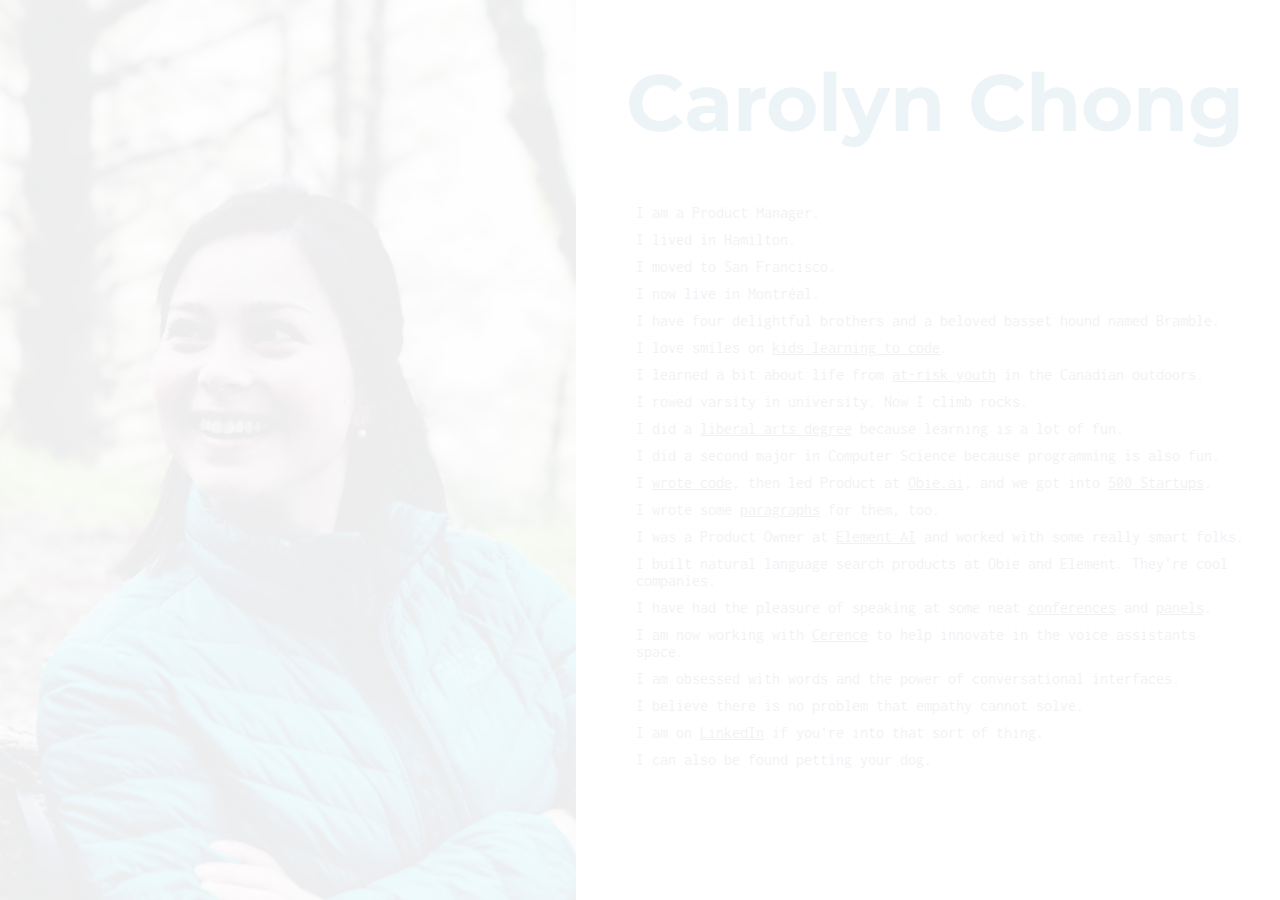
==== index.html @ 40431f77 "new job so add new words" ====
<!DOCTYPE html>

<html class="content">

<head>
	<link href="https://fonts.googleapis.com/css?family=Inconsolata&display=swap" rel="stylesheet">
	<link href="https://fonts.googleapis.com/css?family=Montserrat:700&display=swap" rel="stylesheet">
	<link rel="stylesheet" type="text/css" href="css/styles.css">
	<meta name="viewport" content="width=device-width, initial-scale=1.0">
	<meta name="Description" CONTENT="I am a Product Manager.">
    <title>Carolyn Chong</title>
    <meta name="keywords" content="Carolyn Chong, product, product manager, Element, Element AI, EAI, Montreal, Toronto, Canada, Hamilton, Obie, Obie.ai, Tasytt, McMaster">
    <meta name="author" content="Carolyn Chong">
    <link rel="shortcut icon" href="favicon.ico?v=2" />
    <!-- Global site tag (gtag.js) - Google Analytics -->
	<script async src="https://www.googletagmanager.com/gtag/js?id=UA-118371833-1"></script>
	<!-- JS/JQ scripts -->
	<script src="https://ajax.googleapis.com/ajax/libs/jquery/3.4.1/jquery.min.js"></script>
	<script async src="js/script.js"></script>
	<script defer src="js/script.js"></script>
</head>

<body>

	<div class="about">
		<h1>Carolyn Chong</h1>
		<p>I am a Product Manager.</p>
		<p>I lived in Hamilton.</p>
		<p>I moved to San Francisco.</p>
		<p>I now live in Montr&eacute;al.</p>
		<p>I have four delightful brothers and a beloved basset hound named Bramble.</p>
		<p>I love smiles on <a href="https://www.youtube.com/watch?v=p7sAkmfVgbo" target="_blank">kids learning to code</a>.</p>
		<p>I learned a bit about life from <a href="http://campoutlook.ca/volunteer.htm" target="_blank">at-risk youth</a> in the Canadian outdoors.</p>
		<p>I rowed varsity in university. Now I climb rocks.</p>
		<p>I did a <a href="https://en.wikipedia.org/wiki/McMaster_Arts_and_Science" target="_blank">liberal arts degree</a> because learning is a lot of fun.</p>
		<p>I did a second major in Computer Science because programming is also fun.</p>
		<p>I <a href="https://github.com/carolynchong" target="_blank">wrote code</a>, then led Product at <a href="https://www.obie.ai" target="_blank">Obie.ai</a>, and we got into <a href="https://500.co/" target="_blank">500 Startups</a>.</p>
		<p>I wrote some <a href="https://medium.com/@carolynchong" target="_blank">paragraphs</a> for them, too.</p>
		<p>I was a Product Owner at <a href="https://www.elementai.com" target="_blank">Element AI</a> and worked with some really smart folks.</p>
		<p>I built natural language search products at Obie and Element. They're cool companies.</p>
		<p>I have had the pleasure of speaking at some neat <a href="https://twitter.com/chrisbuttenham/status/936993774957449216" target="_blank">conferences</a> and <a href="https://twitter.com/CesareDiDonato/status/879803792623054850" target="_blank">panels</a>.</p>
		<p>I am now working with <a href="https://www.cerence.com/" target="_blank">Cerence</a> to help innovate in the voice assistants space.</p>
		<p>I am obsessed with words and the power of conversational interfaces.</p>
		<p>I believe there is no problem that empathy cannot solve.</p>
		<p>I am on <a href="https://www.linkedin.com/in/carolynchong/" target="_blank">LinkedIn</a> if you're into that sort of thing.</p>
		<p>I can also be found petting your dog.</p>
	</div>

</body>

</html>
---- css/styles.css ----
* {
    box-sizing: border-box;
}

body {
	margin: 0px;
	font-family: 'Inconsolata', monospace;
	color: #f7f7f7;
}

body a {
	color: white;
    text-decoration: underline;
}

body a:hover {
	text-decoration: none;
}

h1 {
	font-family: 'Montserrat', sans-serif;
}

.content {
	background-image: url("../img/carolyn_bg_dim_full.jpg");
	background-repeat: no-repeat;
    background-attachment: fixed;
    -webkit-background-size: cover;
    -moz-background-size: cover;
    -o-background-size: cover;
    background-size: cover;
    background-color: black;
    height: 100vh;
}

.about {
	padding-top: 45vh;
	padding-left: 25px;
	padding-right: 25px;
    padding-bottom: 10px;
    height: 100vh;
    overflow: scroll;
    -webkit-overflow-scrolling: touch;
}

.about h1 {
	font-size: 5em;
} 

.about p {
	margin-left: 10px;
	margin-right: 10px;
	margin-top: 5px;
    margin-bottom: 10px;
}

 /*laptop*/
@media (min-width: 992px) {
	.content {
		background-image: url("../img/carolyn_bg.jpg");
		-webkit-background-size: contain;
	    -moz-background-size: contain;
	    -o-background-size: contain;
	    background-size: contain;
	    background-color: white;
	}
	.about {
	    padding-top: 0px;
	    padding-bottom: 0px;
	    background-color: white;
	    width: 55%;
	    padding-left: 50px;
	    color: #50556C;
	    height: 100vh;
	    position: absolute;
	    right: 0;
	    overflow-y: scroll;
	}
	.about h1 {
		color: #257899;
	}
	body a {
		color: #50556C;
	    text-decoration: underline;
		}
	}
}
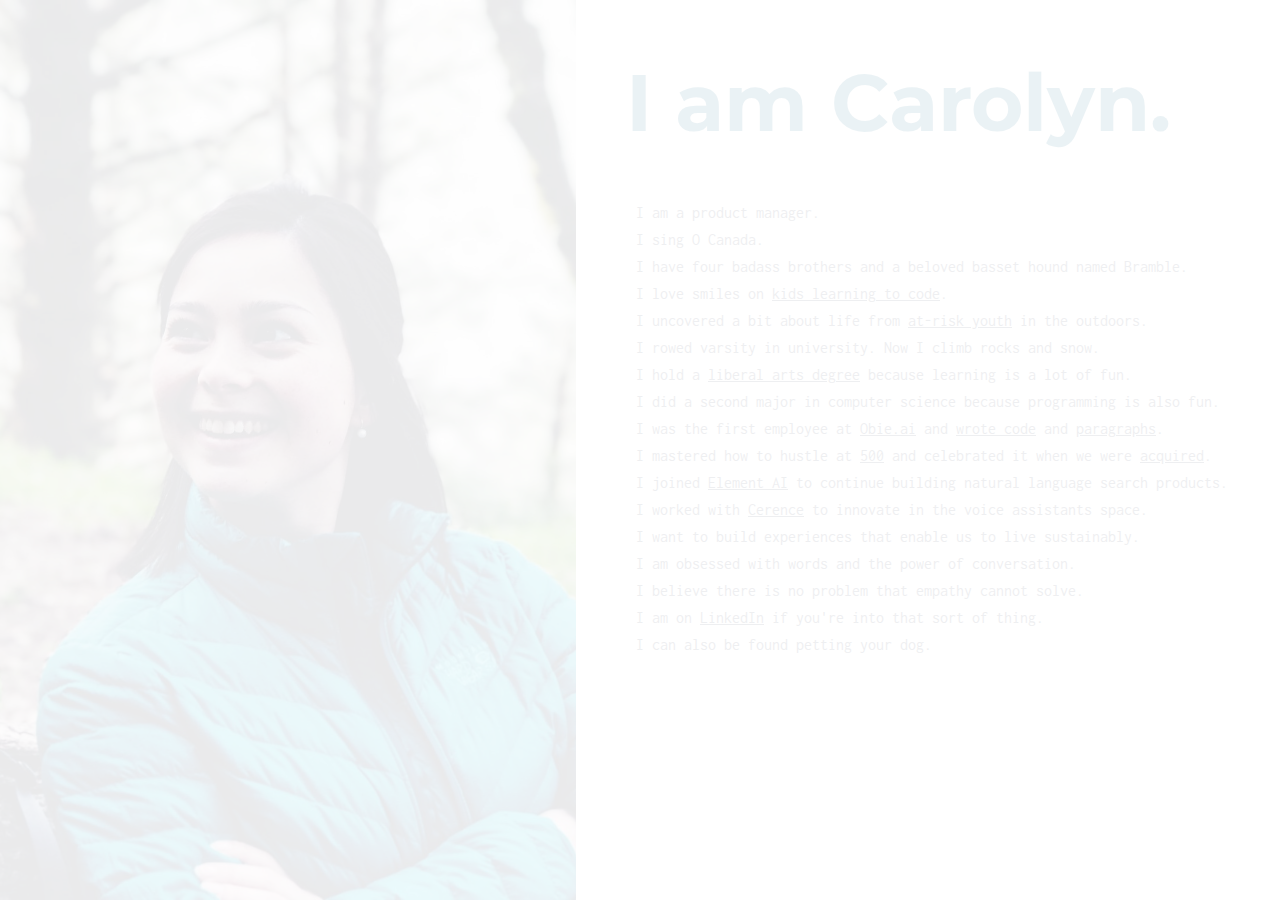
==== commit b3bba840: "Swap old words for new words" ====
--- a/index.html
+++ b/index.html
@@ -23,24 +23,22 @@
 <body>
 
 	<div class="about">
-		<h1>Carolyn Chong</h1>
-		<p>I am a Product Manager.</p>
-		<p>I lived in Hamilton.</p>
-		<p>I moved to San Francisco.</p>
-		<p>I now live in Montr&eacute;al.</p>
-		<p>I have four delightful brothers and a beloved basset hound named Bramble.</p>
+		<h1>I am Carolyn.</h1>
+		<p>I am a product manager.</p>
+		<p>I sing O Canada.</p>
+		<p>I have four badass brothers and a beloved basset hound named Bramble.</p>
 		<p>I love smiles on <a href="https://www.youtube.com/watch?v=p7sAkmfVgbo" target="_blank">kids learning to code</a>.</p>
-		<p>I learned a bit about life from <a href="http://campoutlook.ca/volunteer.htm" target="_blank">at-risk youth</a> in the Canadian outdoors.</p>
-		<p>I rowed varsity in university. Now I climb rocks.</p>
-		<p>I did a <a href="https://en.wikipedia.org/wiki/McMaster_Arts_and_Science" target="_blank">liberal arts degree</a> because learning is a lot of fun.</p>
-		<p>I did a second major in Computer Science because programming is also fun.</p>
-		<p>I <a href="https://github.com/carolynchong" target="_blank">wrote code</a>, then led Product at <a href="https://www.obie.ai" target="_blank">Obie.ai</a>, and we got into <a href="https://500.co/" target="_blank">500 Startups</a>.</p>
-		<p>I wrote some <a href="https://medium.com/@carolynchong" target="_blank">paragraphs</a> for them, too.</p>
-		<p>I was a Product Owner at <a href="https://www.elementai.com" target="_blank">Element AI</a> and worked with some really smart folks.</p>
-		<p>I built natural language search products at Obie and Element. They're cool companies.</p>
-		<p>I have had the pleasure of speaking at some neat <a href="https://twitter.com/chrisbuttenham/status/936993774957449216" target="_blank">conferences</a> and <a href="https://twitter.com/CesareDiDonato/status/879803792623054850" target="_blank">panels</a>.</p>
-		<p>I am now working with <a href="https://www.cerence.com/" target="_blank">Cerence</a> to help innovate in the voice assistants space.</p>
-		<p>I am obsessed with words and the power of conversational interfaces.</p>
+		<p>I uncovered a bit about life from <a href="http://campoutlook.ca/volunteer.htm" target="_blank">at-risk youth</a> in the outdoors.</p>
+		<p>I rowed varsity in university. Now I climb rocks and snow.</p>
+		<p>I hold a <a href="https://en.wikipedia.org/wiki/McMaster_Arts_and_Science" target="_blank">liberal arts degree</a> because learning is a lot of fun.</p>
+		<p>I did a second major in computer science because programming is also fun.</p>
+		<p>I was the first employee at <a href="https://www.obie.ai" target="_blank">Obie.ai</a> and <a href="https://github.com/carolynchong" target="_blank">wrote code</a> and <a href="https://medium.com/@carolynchong" target="_blank"> paragraphs</a>. </p>
+		<p>I mastered how to hustle at <a href="https://500.co/" target="_blank">500</a> and celebrated it when we were <a href="https://betakit.com/acquisition-roundup-clio-chainsafe-versaterm-obie-covience-squarefeet-ai-lifelearn-animal-health/" target="_blank">acquired</a>.</p>
+		<p>I joined <a href="https://www.elementai.com" target="_blank">Element AI</a> to continue building natural language search products.</p>
+		<p></p>
+		<p>I worked with <a href="https://www.cerence.com/" target="_blank">Cerence</a> to innovate in the voice assistants space.</p>
+		<p>I want to build experiences that enable us to live sustainably.</p>
+		<p>I am obsessed with words and the power of conversation.</p>
 		<p>I believe there is no problem that empathy cannot solve.</p>
 		<p>I am on <a href="https://www.linkedin.com/in/carolynchong/" target="_blank">LinkedIn</a> if you're into that sort of thing.</p>
 		<p>I can also be found petting your dog.</p>
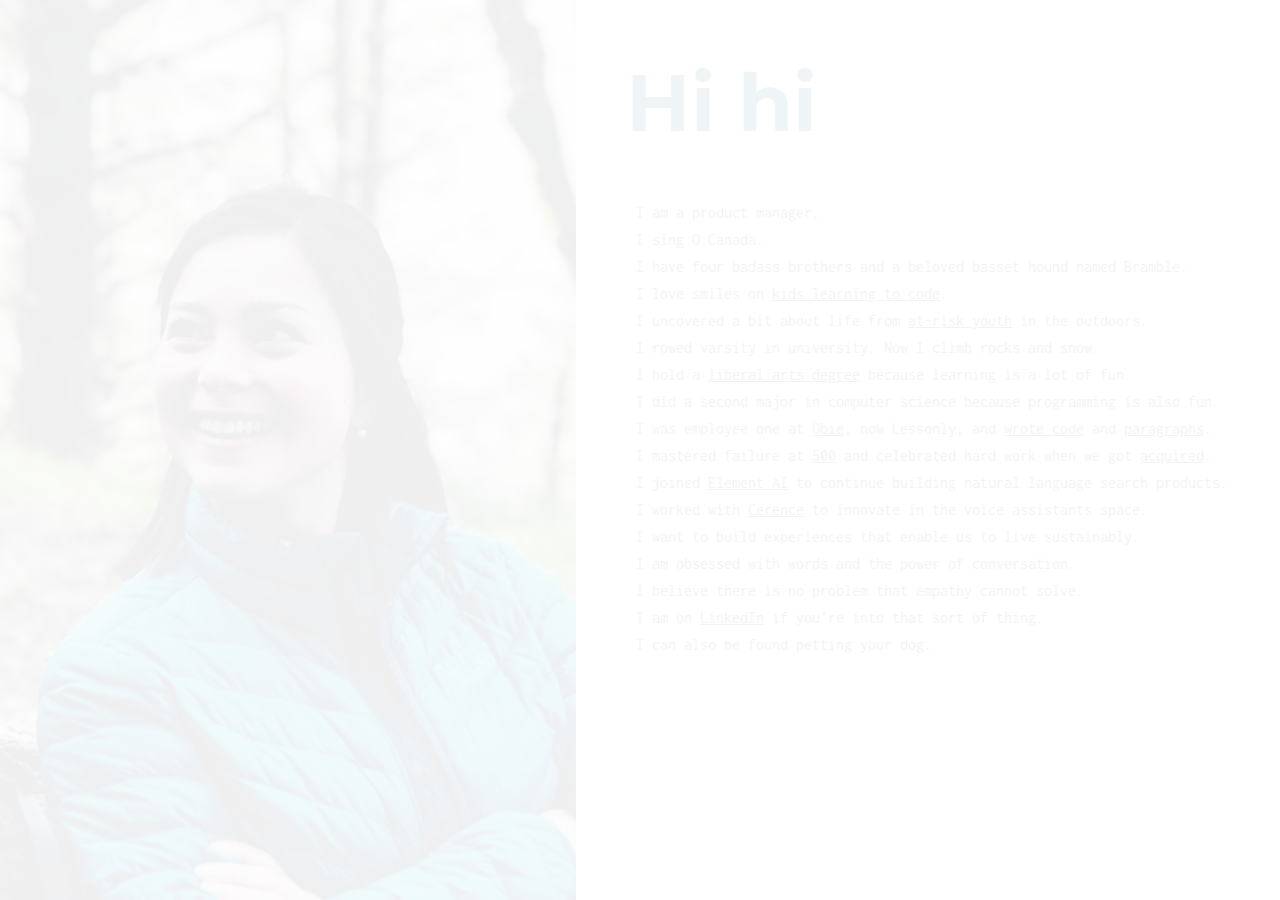
==== commit 941b4a34: "Clarify words" ====
--- a/index.html
+++ b/index.html
@@ -7,9 +7,9 @@
 	<link href="https://fonts.googleapis.com/css?family=Montserrat:700&display=swap" rel="stylesheet">
 	<link rel="stylesheet" type="text/css" href="css/styles.css">
 	<meta name="viewport" content="width=device-width, initial-scale=1.0">
-	<meta name="Description" CONTENT="I am a Product Manager.">
+	<meta name="Description" CONTENT="Hiya, I'm Carolyn.">
     <title>Carolyn Chong</title>
-    <meta name="keywords" content="Carolyn Chong, product, product manager, Element, Element AI, EAI, Montreal, Toronto, Canada, Hamilton, Obie, Obie.ai, Tasytt, McMaster">
+    <meta name="keywords" content="Carolyn Chong, product, product manager, Element, Element AI, EAI, Montreal, Toronto, Canada, Hamilton, Obie, Obie.ai, Tasytt, McMaster, Lessonly, Seismic, Squamish, BC, Vancouver">
     <meta name="author" content="Carolyn Chong">
     <link rel="shortcut icon" href="favicon.ico?v=2" />
     <!-- Global site tag (gtag.js) - Google Analytics -->
@@ -23,7 +23,7 @@
 <body>
 
 	<div class="about">
-		<h1>I am Carolyn.</h1>
+		<h1>Hi hi</h1>
 		<p>I am a product manager.</p>
 		<p>I sing O Canada.</p>
 		<p>I have four badass brothers and a beloved basset hound named Bramble.</p>
@@ -32,8 +32,8 @@
 		<p>I rowed varsity in university. Now I climb rocks and snow.</p>
 		<p>I hold a <a href="https://en.wikipedia.org/wiki/McMaster_Arts_and_Science" target="_blank">liberal arts degree</a> because learning is a lot of fun.</p>
 		<p>I did a second major in computer science because programming is also fun.</p>
-		<p>I was the first employee at <a href="https://www.obie.ai" target="_blank">Obie.ai</a> and <a href="https://github.com/carolynchong" target="_blank">wrote code</a> and <a href="https://medium.com/@carolynchong" target="_blank"> paragraphs</a>. </p>
-		<p>I mastered how to hustle at <a href="https://500.co/" target="_blank">500</a> and celebrated it when we were <a href="https://betakit.com/acquisition-roundup-clio-chainsafe-versaterm-obie-covience-squarefeet-ai-lifelearn-animal-health/" target="_blank">acquired</a>.</p>
+		<p>I was employee one at <a href="https://www.obie.ai" target="_blank">Obie</a>, now Lessonly, and <a href="https://github.com/carolynchong" target="_blank">wrote code</a> and <a href="https://medium.com/@carolynchong" target="_blank"> paragraphs</a>. </p>
+		<p>I mastered failure at <a href="https://500.co/" target="_blank">500</a> and celebrated hard work when we got <a href="https://betakit.com/acquisition-roundup-clio-chainsafe-versaterm-obie-covience-squarefeet-ai-lifelearn-animal-health/" target="_blank">acquired</a>.</p>
 		<p>I joined <a href="https://www.elementai.com" target="_blank">Element AI</a> to continue building natural language search products.</p>
 		<p></p>
 		<p>I worked with <a href="https://www.cerence.com/" target="_blank">Cerence</a> to innovate in the voice assistants space.</p>
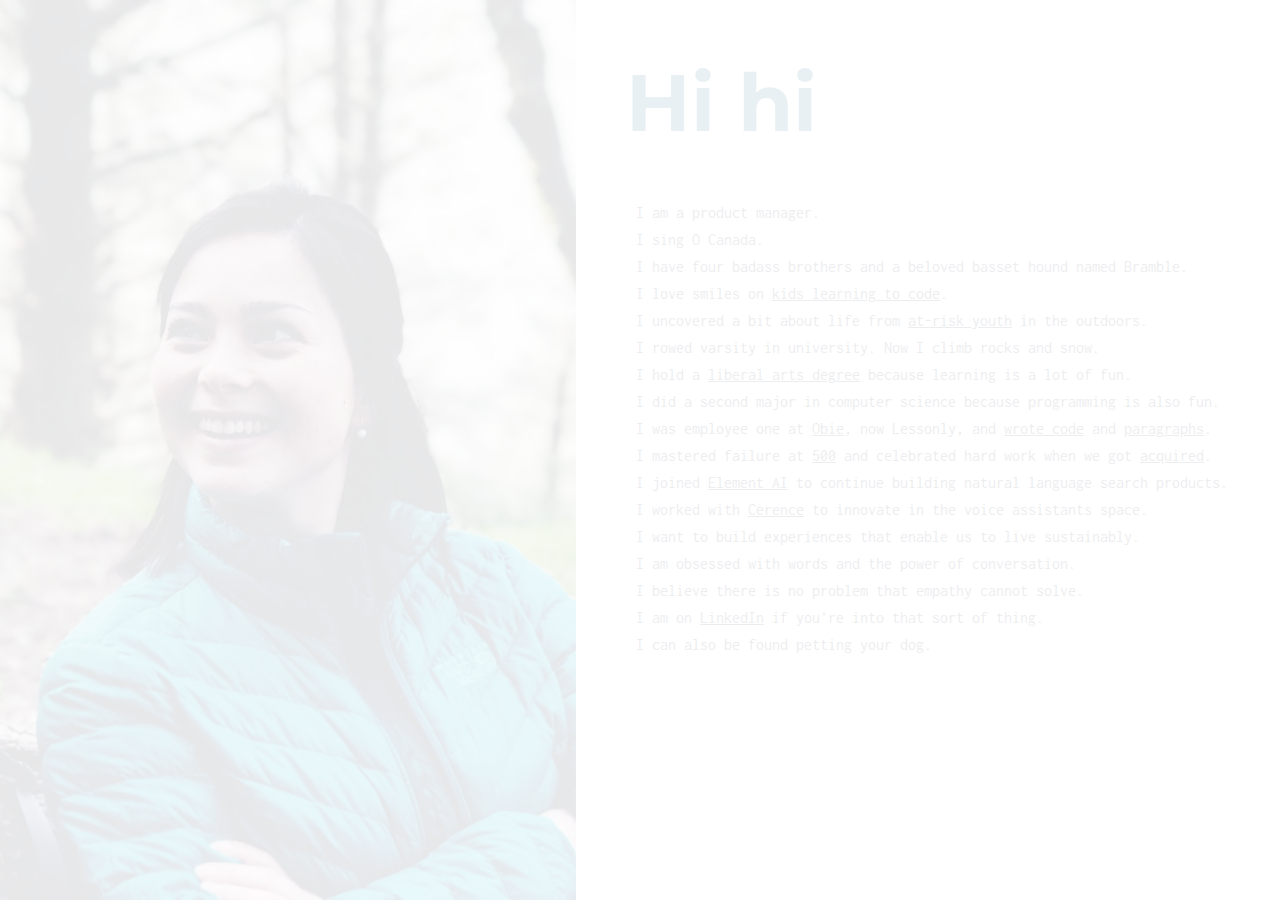
==== commit 188292a3: "Try to fix vertical scroll on mobile Chrome browser" ====
--- a/index.html
+++ b/index.html
@@ -9,7 +9,7 @@
 	<meta name="viewport" content="width=device-width, initial-scale=1.0">
 	<meta name="Description" CONTENT="Hiya, I'm Carolyn.">
     <title>Carolyn Chong</title>
-    <meta name="keywords" content="Carolyn Chong, product, product manager, Element, Element AI, EAI, Montreal, Toronto, Canada, Hamilton, Obie, Obie.ai, Tasytt, McMaster, Lessonly, Seismic, Squamish, BC, Vancouver">
+    <meta name="keywords" content="Carolyn Chong, product, product manager, PM, Element, Element AI, EAI, Montreal, Toronto, Canada, Hamilton, Obie, Obie.ai, Tasytt, McMaster, Lessonly, Seismic, Squamish, BC, Vancouver">
     <meta name="author" content="Carolyn Chong">
     <link rel="shortcut icon" href="favicon.ico?v=2" />
     <!-- Global site tag (gtag.js) - Google Analytics -->
--- a/css/styles.css
+++ b/css/styles.css
@@ -40,7 +40,6 @@
     padding-bottom: 10px;
     height: 100vh;
     overflow: scroll;
-    -webkit-overflow-scrolling: touch;
 }
 
 .about h1 {
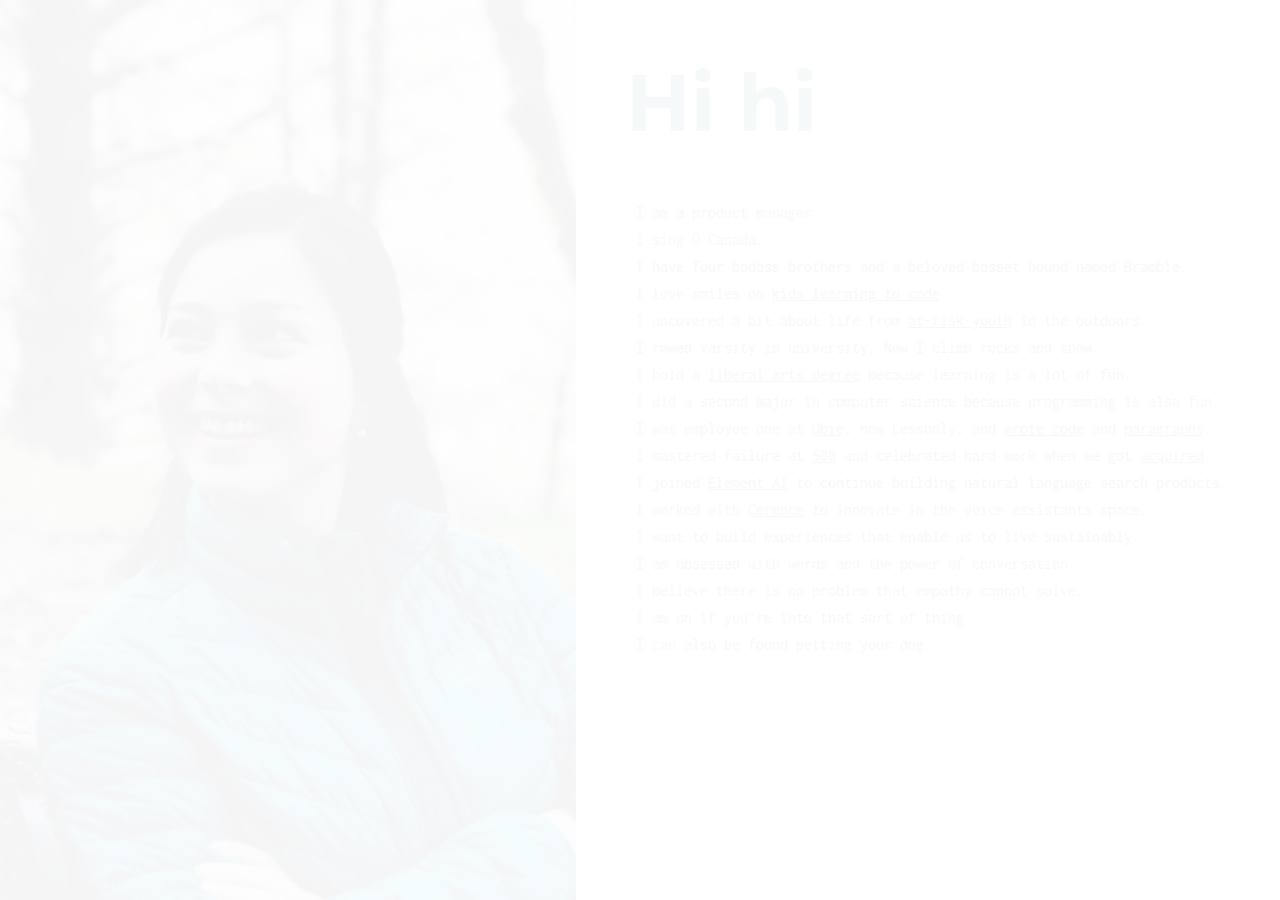
==== commit 2fb0fd89: "Try again to fix scroll" ====
--- a/index.html
+++ b/index.html
@@ -40,7 +40,7 @@
 		<p>I want to build experiences that enable us to live sustainably.</p>
 		<p>I am obsessed with words and the power of conversation.</p>
 		<p>I believe there is no problem that empathy cannot solve.</p>
-		<p>I am on <a href="https://www.linkedin.com/in/carolynchong/" target="_blank">LinkedIn</a> if you're into that sort of thing.</p>
+		<p>I am on  if you're into that sort of thing.</p>
 		<p>I can also be found petting your dog.</p>
 	</div>
 
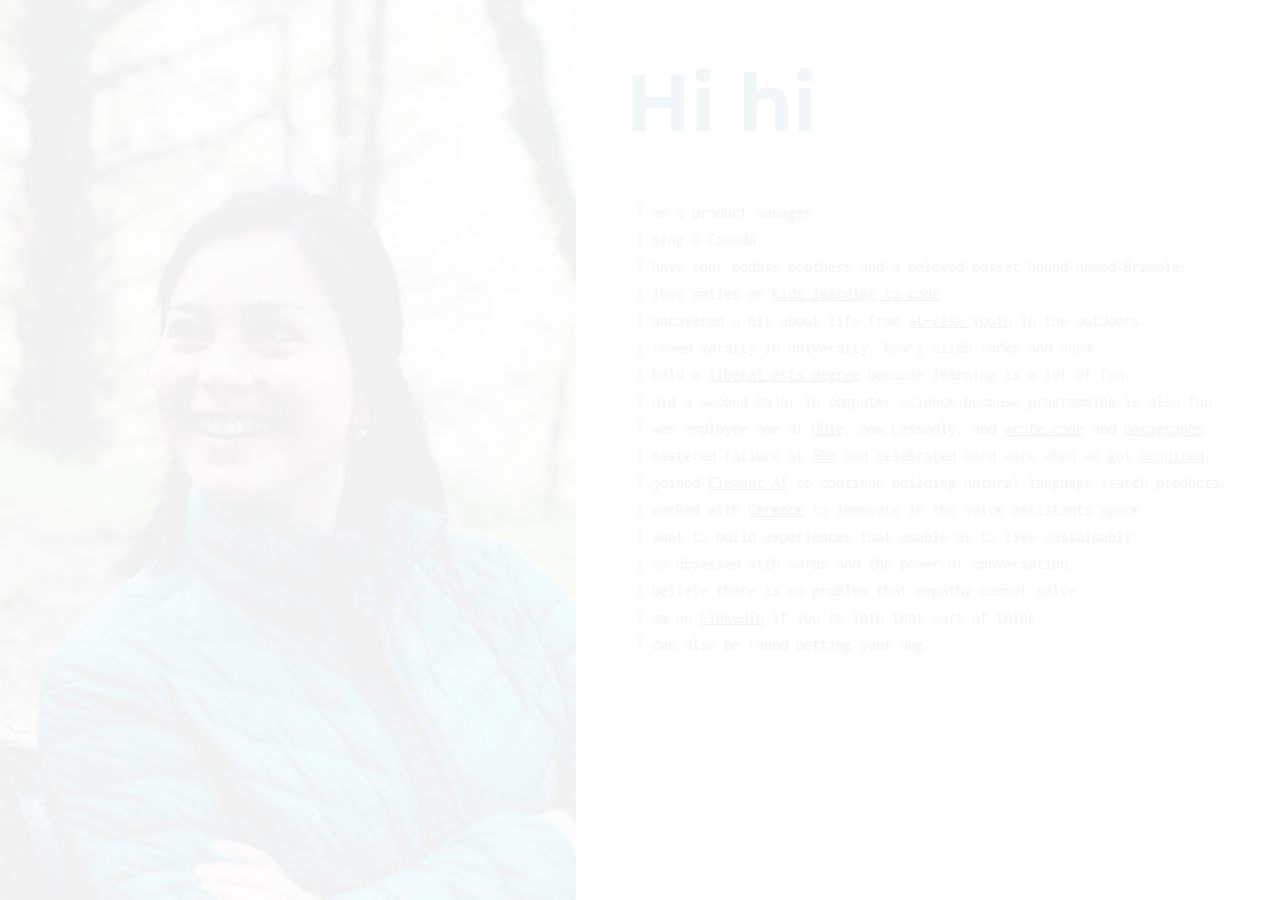
==== commit ebe0e025: "Try to fix scroll by removing content bottom margin" ====
--- a/index.html
+++ b/index.html
@@ -40,7 +40,7 @@
 		<p>I want to build experiences that enable us to live sustainably.</p>
 		<p>I am obsessed with words and the power of conversation.</p>
 		<p>I believe there is no problem that empathy cannot solve.</p>
-		<p>I am on  if you're into that sort of thing.</p>
+		<p>I am on <a href="https://www.linkedin.com/in/carolynchong/" target="_blank">LinkedIn</a> if you're into that sort of thing.</p>
 		<p>I can also be found petting your dog.</p>
 	</div>
 
--- a/css/styles.css
+++ b/css/styles.css
@@ -37,7 +37,7 @@
 	padding-top: 45vh;
 	padding-left: 25px;
 	padding-right: 25px;
-    padding-bottom: 10px;
+    /*padding-bottom: 10px;*/
     height: 100vh;
     overflow: scroll;
 }
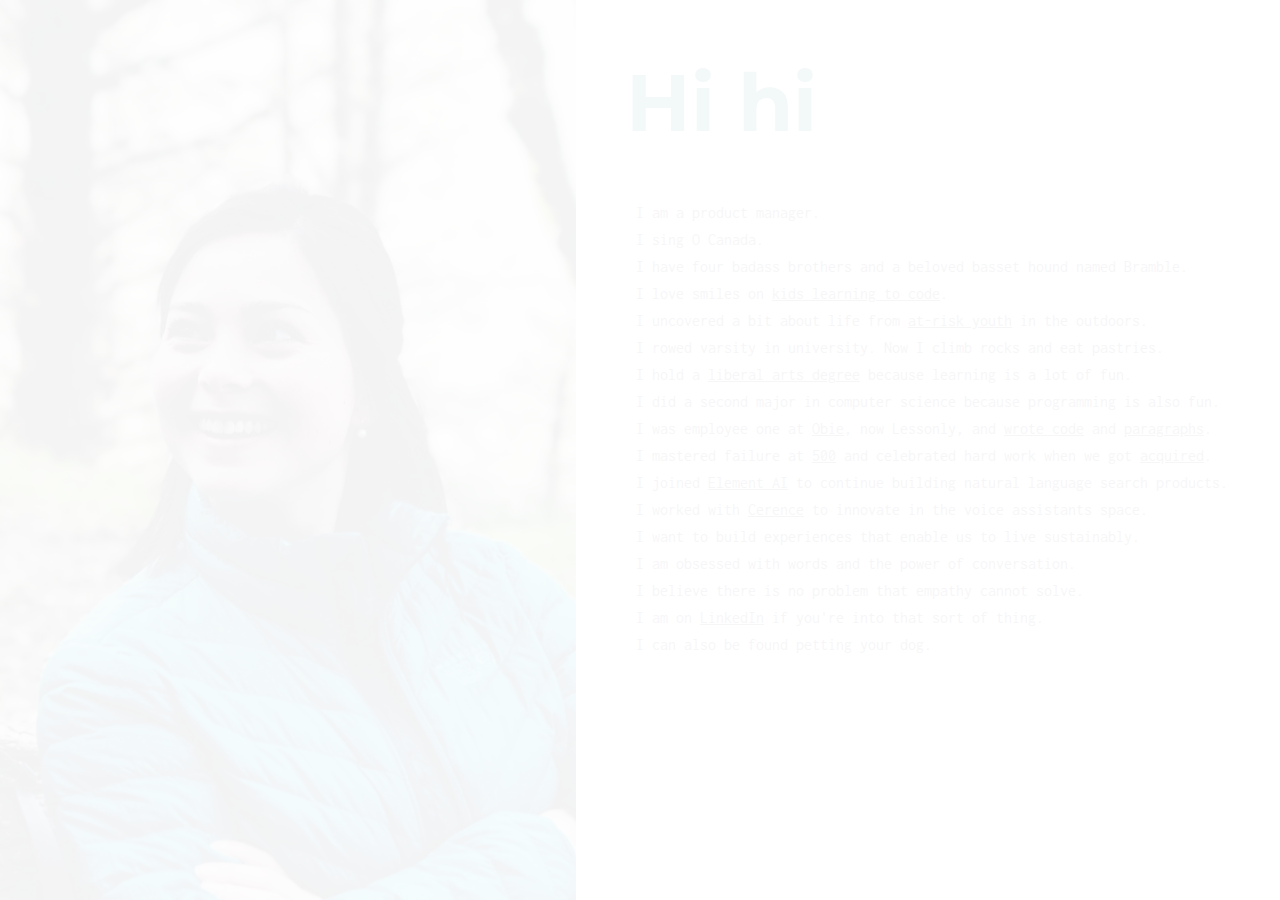
==== commit b2d35192: "eat pastries" ====
--- a/index.html
+++ b/index.html
@@ -29,7 +29,7 @@
 		<p>I have four badass brothers and a beloved basset hound named Bramble.</p>
 		<p>I love smiles on <a href="https://www.youtube.com/watch?v=p7sAkmfVgbo" target="_blank">kids learning to code</a>.</p>
 		<p>I uncovered a bit about life from <a href="http://campoutlook.ca/volunteer.htm" target="_blank">at-risk youth</a> in the outdoors.</p>
-		<p>I rowed varsity in university. Now I climb rocks and snow.</p>
+		<p>I rowed varsity in university. Now I climb rocks and eat pastries.</p>
 		<p>I hold a <a href="https://en.wikipedia.org/wiki/McMaster_Arts_and_Science" target="_blank">liberal arts degree</a> because learning is a lot of fun.</p>
 		<p>I did a second major in computer science because programming is also fun.</p>
 		<p>I was employee one at <a href="https://www.obie.ai" target="_blank">Obie</a>, now Lessonly, and <a href="https://github.com/carolynchong" target="_blank">wrote code</a> and <a href="https://medium.com/@carolynchong" target="_blank"> paragraphs</a>. </p>
--- a/css/styles.css
+++ b/css/styles.css
@@ -25,21 +25,19 @@
 	background-image: url("../img/carolyn_bg_dim_full.jpg");
 	background-repeat: no-repeat;
     background-attachment: fixed;
-    -webkit-background-size: cover;
-    -moz-background-size: cover;
-    -o-background-size: cover;
     background-size: cover;
     background-color: black;
-    height: 100vh;
+    min-height: 100%;
+    padding-bottom: 30px;
 }
 
 .about {
 	padding-top: 45vh;
 	padding-left: 25px;
 	padding-right: 25px;
-    /*padding-bottom: 10px;*/
-    height: 100vh;
-    overflow: scroll;
+    padding-bottom: 10px;
+    height: 100%;
+    overflow-y: scroll;
 }
 
 .about h1 {
@@ -57,9 +55,6 @@
 @media (min-width: 992px) {
 	.content {
 		background-image: url("../img/carolyn_bg.jpg");
-		-webkit-background-size: contain;
-	    -moz-background-size: contain;
-	    -o-background-size: contain;
 	    background-size: contain;
 	    background-color: white;
 	}
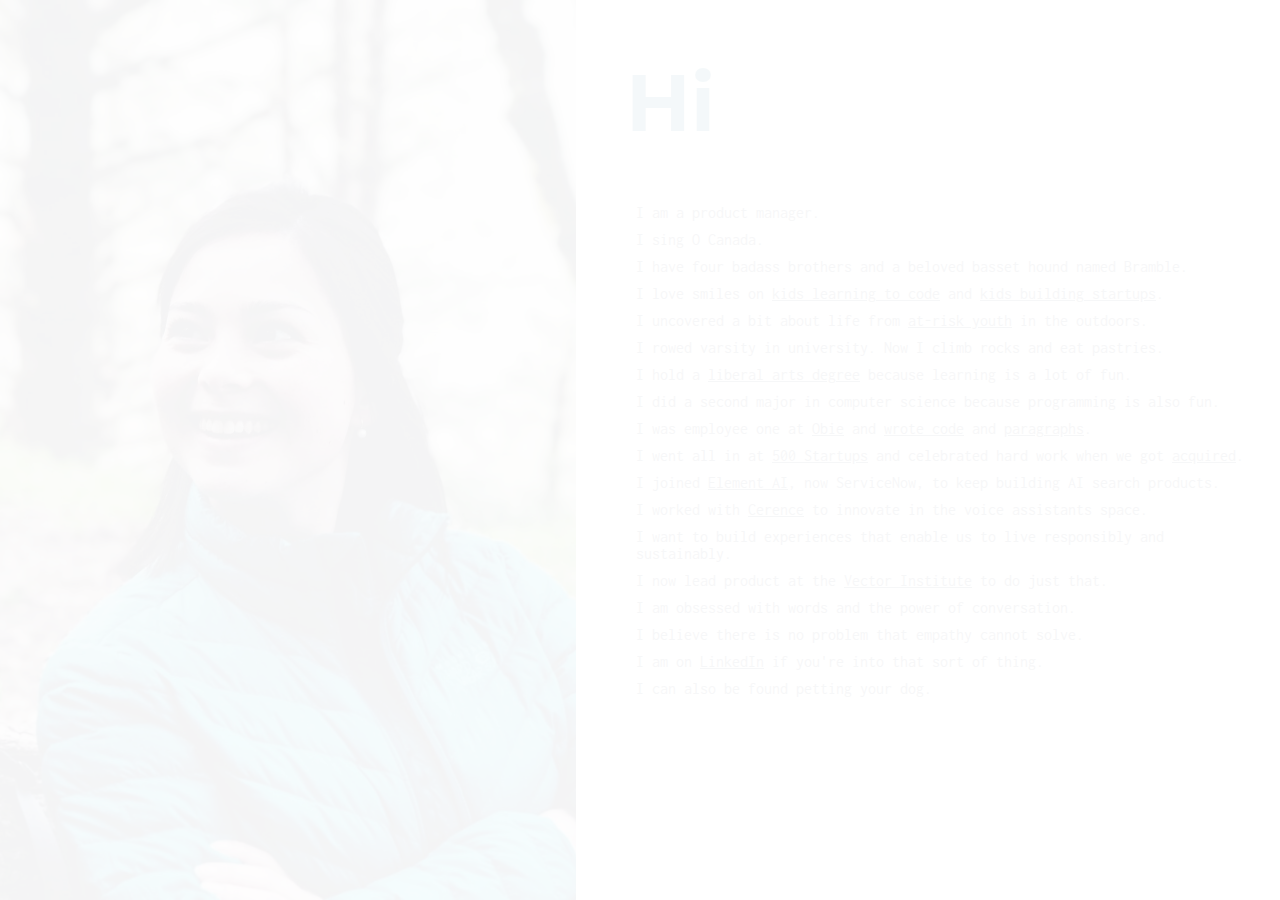
==== commit 7276b78b: "add vector gig" ====
--- a/index.html
+++ b/index.html
@@ -9,13 +9,13 @@
 	<meta name="viewport" content="width=device-width, initial-scale=1.0">
 	<meta name="Description" CONTENT="Hiya, I'm Carolyn.">
     <title>Carolyn Chong</title>
-    <meta name="keywords" content="Carolyn Chong, product, product manager, PM, Element, Element AI, EAI, Montreal, Toronto, Canada, Hamilton, Obie, Obie.ai, Tasytt, McMaster, Lessonly, Seismic, Squamish, BC, Vancouver">
+    <meta name="keywords" content="Carolyn Chong, product, product manager, PM, Vector, Vector Institute, Element, Element AI, EAI, ServiceNow, Montreal, Toronto, Canada, Hamilton, Obie, Obie.ai, Tasytt, McMaster, Lessonly, Seismic, Squamish, BC, Vancouver">
     <meta name="author" content="Carolyn Chong">
     <link rel="shortcut icon" href="favicon.ico?v=2" />
     <!-- Global site tag (gtag.js) - Google Analytics -->
 	<script async src="https://www.googletagmanager.com/gtag/js?id=UA-118371833-1"></script>
 	<!-- JS/JQ scripts -->
-	<script src="https://ajax.googleapis.com/ajax/libs/jquery/3.4.1/jquery.min.js"></script>
+	<script src="https://ajax.googleapis.com/ajax/libs/jquery/3.7.0/jquery.min.js"></script>
 	<script async src="js/script.js"></script>
 	<script defer src="js/script.js"></script>
 </head>
@@ -23,21 +23,22 @@
 <body>
 
 	<div class="about">
-		<h1>Hi hi</h1>
+		<h1>Hi</h1>
 		<p>I am a product manager.</p>
 		<p>I sing O Canada.</p>
 		<p>I have four badass brothers and a beloved basset hound named Bramble.</p>
-		<p>I love smiles on <a href="https://www.youtube.com/watch?v=p7sAkmfVgbo" target="_blank">kids learning to code</a>.</p>
+		<p>I love smiles on <a href="https://www.youtube.com/watch?v=p7sAkmfVgbo" target="_blank">kids learning to code</a> and <a href="https://www.beta.camp/" target="_blank">kids building startups</a>.</p>
 		<p>I uncovered a bit about life from <a href="http://campoutlook.ca/volunteer.htm" target="_blank">at-risk youth</a> in the outdoors.</p>
 		<p>I rowed varsity in university. Now I climb rocks and eat pastries.</p>
 		<p>I hold a <a href="https://en.wikipedia.org/wiki/McMaster_Arts_and_Science" target="_blank">liberal arts degree</a> because learning is a lot of fun.</p>
 		<p>I did a second major in computer science because programming is also fun.</p>
-		<p>I was employee one at <a href="https://www.obie.ai" target="_blank">Obie</a>, now Lessonly, and <a href="https://github.com/carolynchong" target="_blank">wrote code</a> and <a href="https://medium.com/@carolynchong" target="_blank"> paragraphs</a>. </p>
-		<p>I mastered failure at <a href="https://500.co/" target="_blank">500</a> and celebrated hard work when we got <a href="https://betakit.com/acquisition-roundup-clio-chainsafe-versaterm-obie-covience-squarefeet-ai-lifelearn-animal-health/" target="_blank">acquired</a>.</p>
-		<p>I joined <a href="https://www.elementai.com" target="_blank">Element AI</a> to continue building natural language search products.</p>
+		<p>I was employee one at <a href="https://www.crunchbase.com/organization/tasytt" target="_blank">Obie</a> and <a href="https://github.com/carolynchong" target="_blank">wrote code</a> and <a href="https://medium.com/@carolynchong" target="_blank"> paragraphs</a>. </p>
+		<p>I went all in at <a href="https://500.co/" target="_blank">500 Startups</a> and celebrated hard work when we got <a href="https://www.linkedin.com/pulse/obie-has-been-acquired-our-story-chris-buttenham" target="_blank">acquired</a>.</p>
+		<p>I joined <a href="https://www.elementai.com" target="_blank">Element AI</a>, now ServiceNow, to keep building AI search products.</p>
 		<p></p>
 		<p>I worked with <a href="https://www.cerence.com/" target="_blank">Cerence</a> to innovate in the voice assistants space.</p>
-		<p>I want to build experiences that enable us to live sustainably.</p>
+		<p>I want to build experiences that enable us to live responsibly and sustainably.</p>
+		<p>I now lead product at the <a href="https://vectorinstitute.ai/" target="_blank">Vector Institute</a> to do just that.</p>
 		<p>I am obsessed with words and the power of conversation.</p>
 		<p>I believe there is no problem that empathy cannot solve.</p>
 		<p>I am on <a href="https://www.linkedin.com/in/carolynchong/" target="_blank">LinkedIn</a> if you're into that sort of thing.</p>
